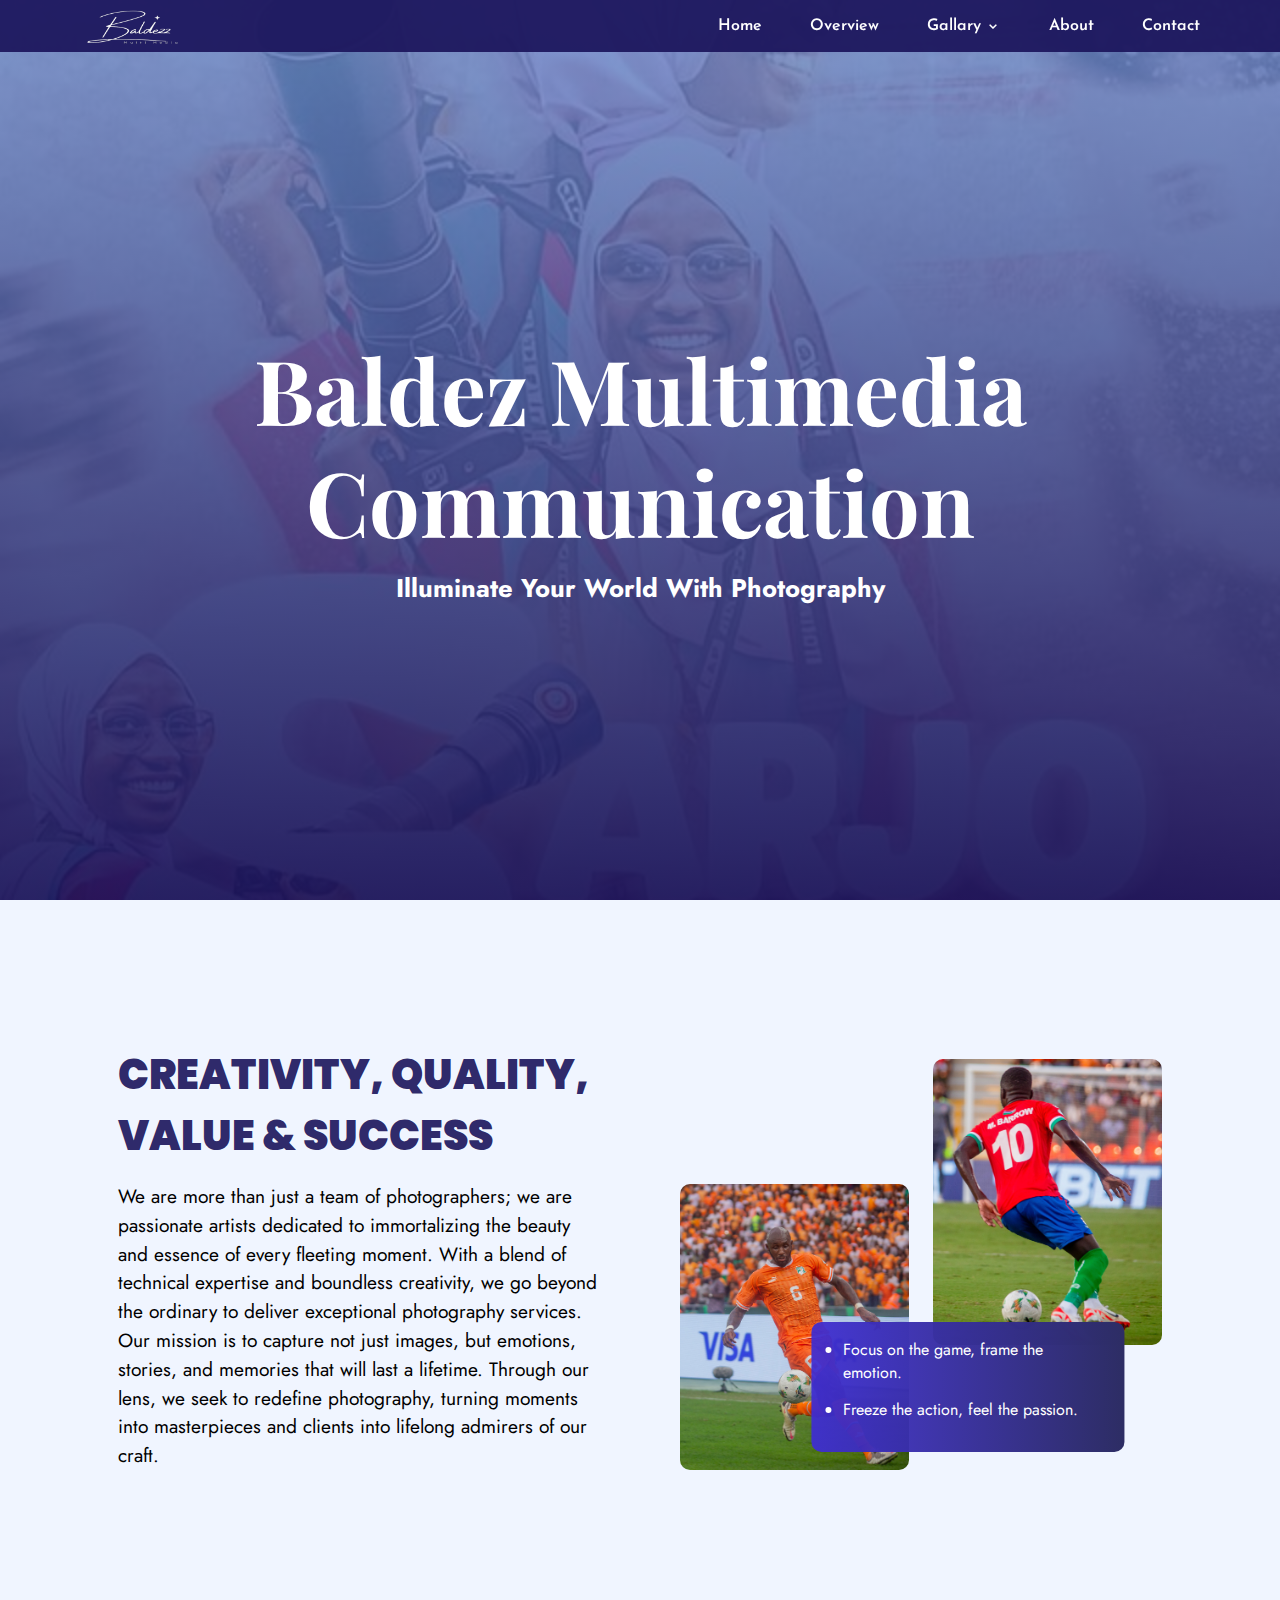
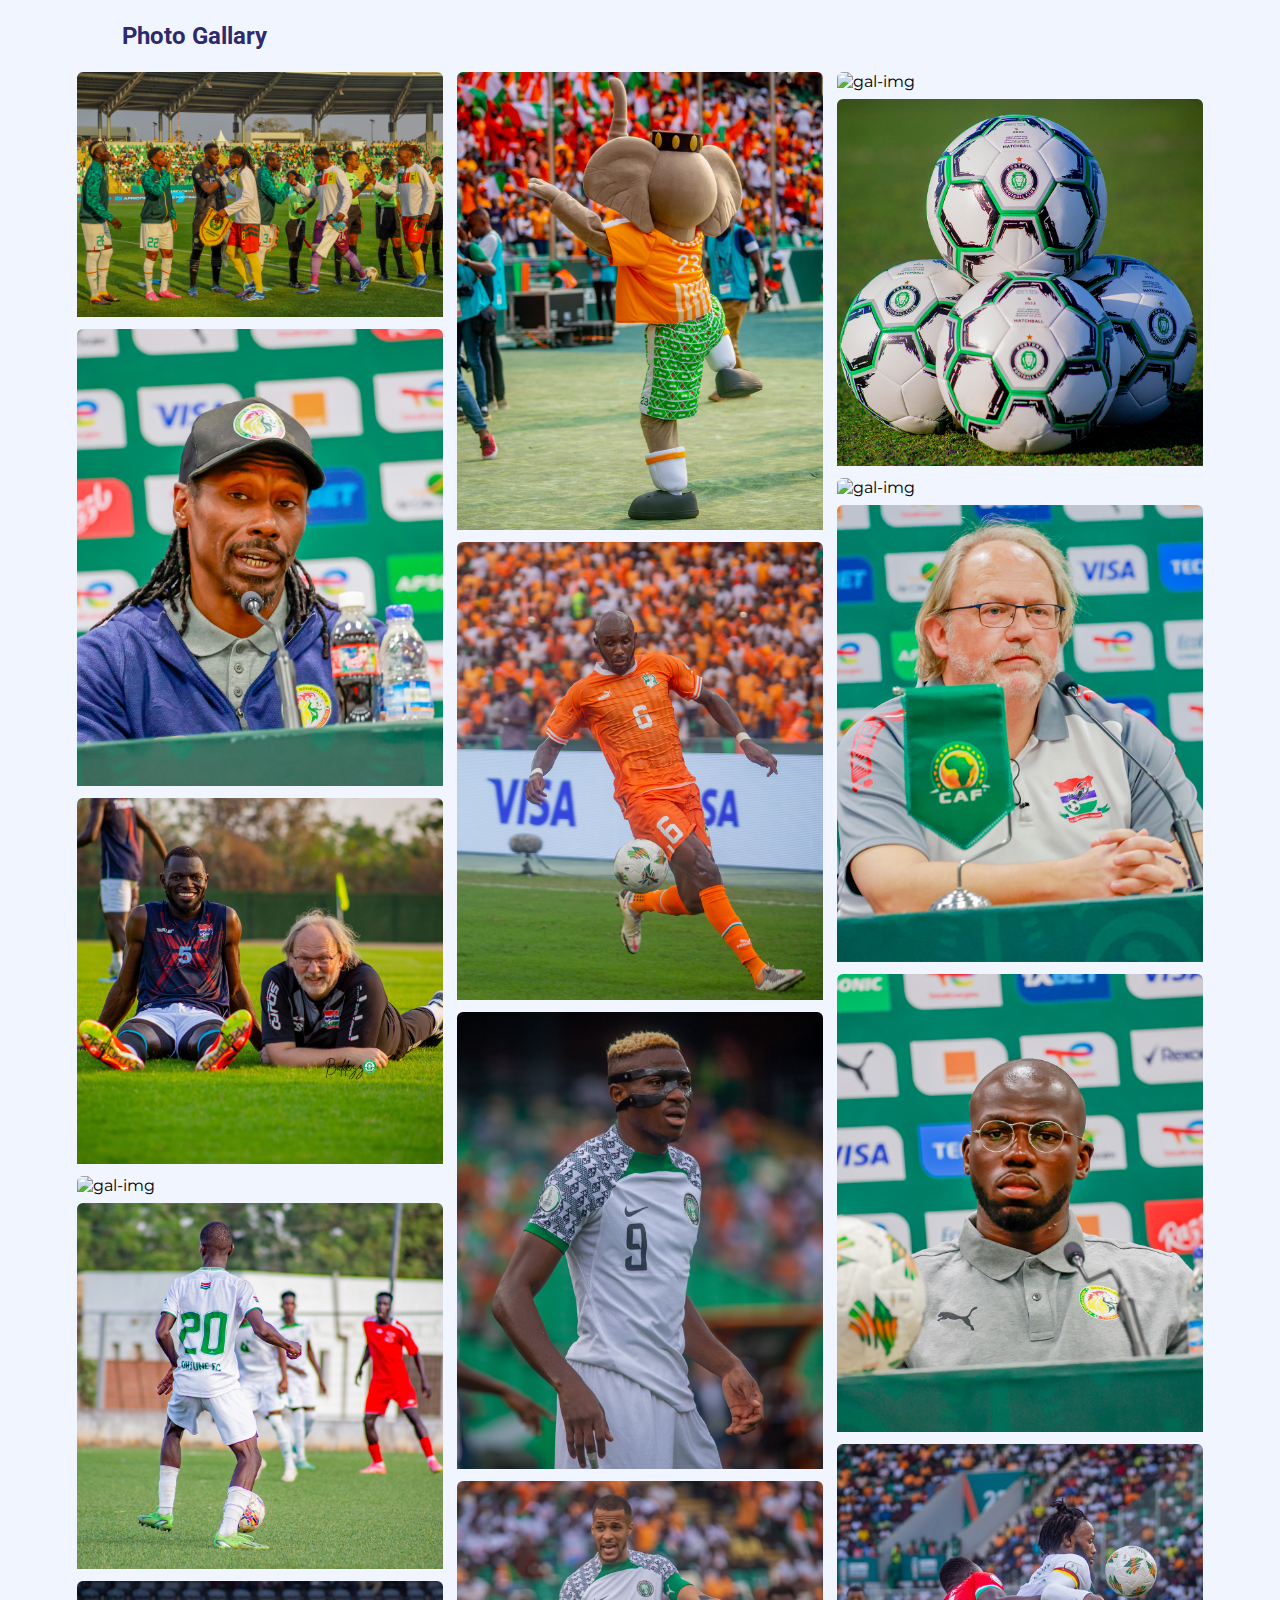
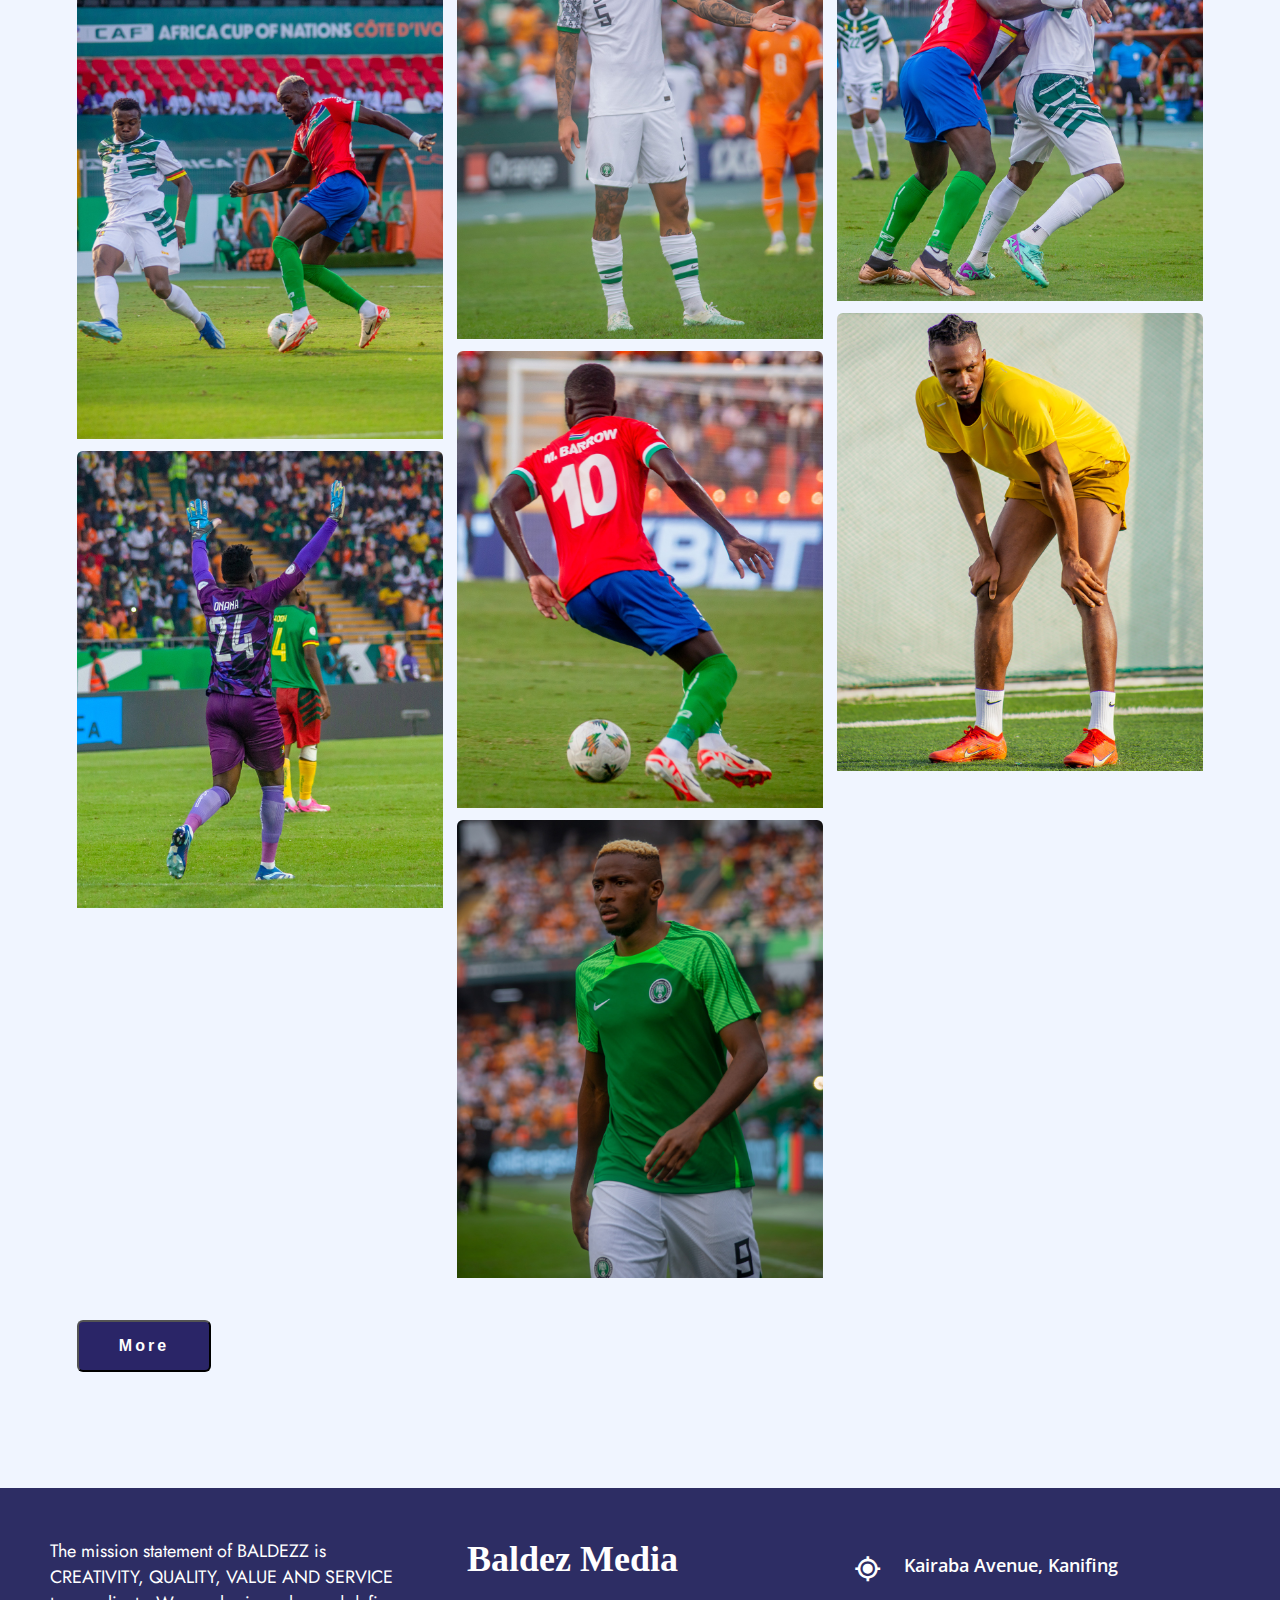
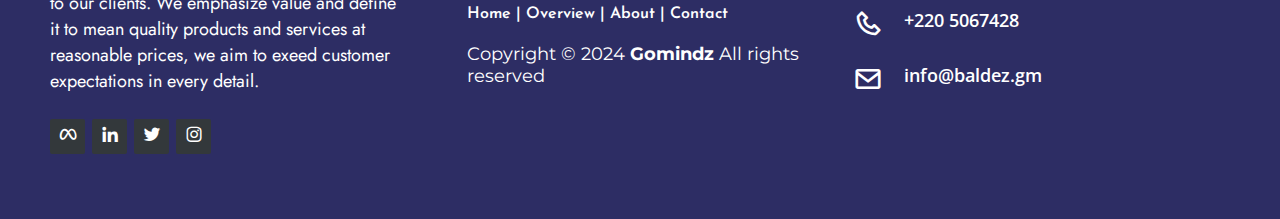
==== index.html @ 02a0fa68 "add files" ====
<!DOCTYPE html>
<html lang="en">
<head>
    <meta charset="UTF-8">
    <meta name="viewport" content="width=device-width, initial-scale=1.0">
    <title>Baldez Media</title>
    <!-- custom css -->
    <link rel="stylesheet" href="./css/style.css">
    
    <!-- =====================================Box Icons============================= -->
    <link rel="stylesheet" href="https://cdn.jsdelivr.net/npm/boxicons@latest/css/boxicons.min.css">
</head>
<body>
    
    <!-- NAVBAR SECTION -->
    <header class="header">
        <nav class="nav container">
           <div class="nav__data">
              <a href="#" class="nav__logo">
                 <img src="./images/crop.png" alt="logo" width="30%">
              </a>
              
              <div class="nav__toggle" id="nav-toggle">
                 <!-- <i class="ri-menu-line nav__burger"></i> -->
                 <i class='bx bx-menu nav__burger'></i>
                 <i class='bx bx-x nav__close'></i>
                 <!-- <i class="ri-close-line nav__close"></i> -->
              </div>
           </div>

           <!--=============== NAV MENU ===============-->
           <div class="nav__menu" id="nav-menu">
              <ul class="nav__list">
                 <li><a href="#home" class="nav__link">Home</a></li>

                 <li><a href="#overview" class="nav__link">Overview</a></li>

                 <!--=============== DROPDOWN 1 ===============-->
                 <li class="dropdown__item">
                    <div class="nav__link">
                       Gallary <i class='bx bx-chevron-down'></i> 
                    </div>

                    <ul class="dropdown__menu">
                       <li>
                          <a href="#gallary" class="dropdown__link">
                             <i class="ri-pie-chart-line"></i> All
                          </a>                          
                       </li>

                       <li>
                          <a href="#" class="dropdown__link">
                             <i class="ri-arrow-up-down-line"></i> Afcon
                          </a>
                       </li>
                       <li>
                          <a href="#" class="dropdown__link">
                             <i class="ri-arrow-up-down-line"></i> Division
                          </a>
                       </li>

                       <!--=============== DROPDOWN SUBMENU ===============-->
                       <!-- <li class="dropdown__subitem">
                          <div class="dropdown__link">
                             <i class="ri-bar-chart-line"></i> More <i class='bx bx-plus'></i>
                          </div>

                          <ul class="dropdown__submenu">
                             <li>
                                <a href="#" class="dropdown__sublink">
                                   <i class="ri-file-list-line"></i> FIFA
                                </a>
                             </li>
     
                             <li>
                                <a href="#" class="dropdown__sublink">
                                   <i class="ri-cash-line"></i> CHAMPIONS
                                </a>
                             </li>
     
                             <li>
                                <a href="#" class="dropdown__sublink">
                                   <i class="ri-refund-2-line"></i> LALIGA
                                </a>
                             </li>
                          </ul>
                       </li> -->
                    </ul>
                 </li>

                 <!--=============== DROPDOWN 2 ===============-->
                 <!-- <li class="dropdown__item">
                    <div class="nav__link">
                       About <i class='bx bx-chevron-down'></i>
                    </div>

                    <ul class="dropdown__menu">
                       <li>
                          <a href="#" class="dropdown__link">
                             <i class="ri-user-line"></i> Profiles
                          </a>                          
                       </li>

                       <li>
                          <a href="#" class="dropdown__link">
                             <i class="ri-lock-line"></i> Accounts
                          </a>
                       </li>

                       <li>
                          <a href="#" class="dropdown__link">
                             <i class="ri-message-3-line"></i> Messages
                          </a>
                       </li>
                    </ul> 

                 </li> -->

                 <li><a href="#" class="nav__link">About</a></li>
                 <li><a href="#" class="nav__link">Contact</a></li>
              </ul>
           </div>
        </nav>
     </header>

    <!-- HOME SECTION -->
    <section class="section" id="home">
        <div class="home-content home-dev">
            <div class="home-text ">
                <h1>Baldez Multimedia Communication</h1>
                <h4>Illuminate Your World With Photography</h4>
            </div>
        </div>
    </section>

    <!-- OVERVIEW SECTION -->
    <section class="section d overview" id="overview">
        <div class="overview-row">
            <div class="overview-content">
                <h2>Creativity, Quality, Value & Success</h2>
                <P>
                    We are more than just a team of photographers; we are passionate artists 
                    dedicated to immortalizing the beauty and essence of every fleeting moment. 
                    With a blend of technical expertise and boundless creativity, we go beyond 
                    the ordinary to deliver exceptional photography services. Our mission is to 
                    capture not just images, but emotions, stories, and memories that will last a 
                    lifetime. Through our lens, we seek to redefine photography, turning moments into 
                    masterpieces and clients into lifelong admirers of our craft.
                </P>
            </div> 
            <div class="overview-img">
                <img src="./images/overview.jpg" alt="overview">
                <img src="./images/overview1.jpg" alt="overview1">
                <div class="overview-img-content">
                    <ul>
                        <li>Focus on the game, frame the emotion.</li>
                        <li>Freeze the action, feel the passion.</li> 
                    </ul>
                </div>
            </div>
        </div>
    </section>

    <!-- GALLARY SECTION -->
    <section class="section " id="gallary">
        <h2>Photo Gallary</h2>
        <div class="photo-gallary">
            <div class="gal-img">
                <div class="gal-img-photo">
                    <div class="gal-photo"><img src="./images/gallary/gal-img1.JPG" alt="gal-img" class="wide"></div>
                    <div class="gal-photo"><img src="./images/gallary/gal-img4.jpg" alt="gal-img" class="wide"></div>
                    <div class="gal-photo"><img src="./images/gallary/gal-img7.jpg" alt="gal-img" class="wide"></div>
                    <div class="gal-photo"><img src="./images/gallary/gal-img10.JPG" alt="gal-img" class="wide"></div>
                    <div class="gal-photo"><img src="./images/gallary/gal-img13.jpg" alt="gal-img" class="wide"></div>
                    <div class="gal-photo"><img src="./images/gallary/gal-img16.jpg" alt="gal-img" class="wide"></div>
                    <div class="gal-photo"><img src="./images/gallary/img6.jpg" alt="gal-img" class="wide"></div>
                </div>

                <div class="gal-img-photo">
                    <div class="gal-photo"><img src="./images/gallary/gal-img2.jpg" alt="gal-img" class="tall"></div>
                    <div class="gal-photo"><img src="./images/gallary/gal-img5.jpg" alt="gal-img" class="tall"></div>
                    <div class="gal-photo"><img src="./images/gallary/gal-img8.jpg" alt="gal-img" class="tall"></div>
                    <div class="gal-photo"><img src="./images/gallary/gal-img11.jpg" alt="gal-img" class="tall"></div>
                    <div class="gal-photo"><img src="./images/gallary/gal-img14.jpg" alt="gal-img" class="tall"></div>
                    <div class="gal-photo"><img src="./images/gallary/gal-img17.jpg" alt="gal-img" class="tall"></div>
                </div>

                <div class="gal-img-photo">
                    <div class="gal-photo"><img src="./images/gallary/gal-img3.jpg" alt="gal-img" class="big"></div>
                    <div class="gal-photo"><img src="./images/gallary/gal-img6.jpg" alt="gal-img" class="big"></div>
                    <div class="gal-photo"><img src="./images/gallary/gal-img9.jpg" alt="gal-img" class="big"></div>
                    <div class="gal-photo"><img src="./images/gallary/gal-img12.jpg" alt="gal-img" class="big"></div>
                    <div class="gal-photo"><img src="./images/gallary/gal-img15.jpg" alt="gal-img" class="big"></div>
                    <div class="gal-photo"><img src="./images/gallary/gal-img18.jpg" alt="gal-img" class="big"></div>   
                    <div class="gal-photo"><img src="./images/gallary/img26.jpg" alt="gal-img" class="big"></div>   
                </div>
            </div> 
            <button class="btn"><a href="#">More</a></button>
        </div>
    </section>

    <!-- FOOTER SECTION -->
    <footer class="footer-distributed ">
        <div class="footer-right">
            <p class="footer-company-about">
                The mission statement of BALDEZZ is CREATIVITY, QUALITY, VALUE AND SERVICE to our clients. 
                We emphasize value and define it to mean quality products and services at reasonable prices, 
                we aim to exeed customer expectations in every detail.
            </p>
            <div class="footer-icons">
                <a href="https://www.facebook.com/profile.php?id=100054567394335"><i class='bx bxl-meta'></i></a>
                <a href="https://www.linkedin.com/company/67491091/admin/feed/posts/"><i class='bx bxl-linkedin'></i></a>
                <a href="https://twitter.com/Gomindz_Inc"><i class='bx bxl-twitter' ></i></a>
                <a href="https://www.instagram.com/p/C3AVB6BtBMx/?igsh=bHU5NmQzaG83cG96"><i class='bx bxl-instagram'></i></a>
            </div>
        </div>
        <div class="footer-left">
            <h3>Baldez Media</h3>
            <p class="footer-links">
                <a href="#home">Home</a>
                |
                <a href="#overview">Overview</a>
                |
                <a href="about.html">About</a>
                |
                <a href="contact.html">Contact</a>
            </p>
            <p class="footer-company-name">Copyright © 2024 
                <strong>Gomindz</strong> All rights reserved
            </p>
        </div>
        <div class="footer-center">
            <div>
                <i class='bx bx-current-location'></i>
                <p><span>Kairaba Avenue, </span>Kanifing</p>
            </div>
            <div>
                <i class='bx bx-phone'></i>
                <p>+220 5067428</p>
            </div>
            <div>
                <i class='bx bx-envelope'></i>
                <p><a href="#">info@baldez.gm</a></p>
            </div>
        </div>
    </footer> 

    <!-- custom js -->
    <script src="./js/script.js"></script>

    <!-- boxicons -->
    <script src="https://unpkg.com/boxicons@2.1.4/dist/boxicons.js"></script>
    <!-- ionicons -->
    <script src="https://unpkg.com/ionicons@4.5.10-0/dist/ionicons.js"></script> 
    <!-- ===============Bootsrap Js================= -->
    <!-- <script src="https://cdn.jsdelivr.net/npm/bootstrap@5.3.2/dist/js/bootstrap.bundle.min.js"></script> -->
</body>
</html>
---- css/style.css ----
@import url('https://fonts.googleapis.com/css2?family=Josefin+Sans:ital,wght@0,100..700;1,100..700&family=Jost:ital,wght@0,100..900;1,100..900&family=Open+Sans:ital,wght@0,300..800;1,300..800&family=Poppins:ital,wght@0,100;0,200;0,300;0,400;0,500;0,600;0,700;0,800;0,900;1,100;1,200;1,300;1,400;1,500;1,600;1,700;1,800;1,900&family=Roboto:ital,wght@0,100;0,300;0,400;0,500;0,700;0,900;1,100;1,300;1,400;1,500;1,700;1,900&display=swap');
@import url('https://fonts.googleapis.com/css2?family=Playfair+Display:ital,wght@0,400..900;1,400..900&display=swap');
@import url("https://fonts.googleapis.com/css2?family=Montserrat:wght@400;600&display=swap");
*{
    margin: 0;
    padding: 0;
    box-sizing: border-box;
}
html{
    scroll-behavior: smooth;
    background-color: #fff !important;
}
:root{
    /* Team font-family */
    --nav-bar: "Josefin Sans", sans-serif;
    --header-font: "Playfair Display", serif;
    --home-heading: "Poppins", sans-serif;
    --main-heading: "Roboto", sans-serif;
    --sub-heading: "Open Sans", sans-serif;
    --paragraph: "Jost", sans-serif;
    /*.5rem = 8px | 1rem = 16px ...*/
    --body-font: "Montserrat", sans-serif;
    --normal-font-size: .938rem;

    --transition: all 0.5s ease-in-out: 

    --header-height: 3.5rem;

    /*========== Colors ==========*/
    /*Color mode HSL(hue, saturation, lightness)*/
    --black-color: hsl(220, 24%, 12%);
    --black-color-light: hsl(220, 24%, 15%);
    --black-color-lighten: hsl(220, 20%, 18%);
    --white-color: #fff;
    --body-color: hsl(220, 100%, 97%);
  
    /*========== Font weight ==========*/
    --font-regular: 400;
    --font-semi-bold: 600;
  
    /*========== z index ==========*/
    --z-tooltip: 10;
    --z-fixed: 100;
}
ul{
    list-style: none;
}
a{
    text-decoration: none;
}

/* HEADER SECTION */
.section{
    padding: 4.5rem 0 2rem;
}
.section-height{
    height: 100vh;
}

/*=============== VARIABLES CSS ===============*/

/*========== Responsive typography ==========*/
@media screen and (min-width: 1024px) {
  :root {
    --normal-font-size: 1rem;
  }
}

body {
  font-family: var(--body-font);
  font-size: var(--normal-font-size);
  background-color: var(--body-color);
}


/*=============== REUSABLE CSS CLASSES ===============*/
.container {
  max-width: 1120px;
  margin-inline: 1.5rem;
}

/*=============== HEADER ===============*/
.header {
  position: fixed;
  top: 0;
  left: 0;
  width: 100%;
  background: rgba(28, 21, 92, 0.932);
  /* box-shadow: 0 2px 16px hsla(220, 32%, 8%, .3); */
  z-index: var(--z-fixed);
}

/*=============== NAV ===============*/
.nav {
  height: 2.8rem;
}

.nav__logo, 
.nav__burger, 
.nav__close {
  color: var(--white-color);
}

.nav__data {
  height: 100%;
  display: flex;
  justify-content: space-between;
  align-items: center;
}

.nav__logo {
  display: inline-flex;
  align-items: center;
  column-gap: .25rem;
}

.nav__toggle {
  position: relative;
  width: 32px;
  height: 32px;
}

.nav__burger, 
.nav__close {
  position: absolute;
  width: max-content;
  height: max-content;
  inset: 0;
  margin: auto;
  font-size: 1.25rem;
  cursor: pointer;
  transition: opacity .1s, transform .4s;
}

.nav__close {
  opacity: 0;
}

/* Navigation for mobile devices */
@media screen and (max-width: 1118px) {
  .nav__menu {
    position: absolute;
    left: 0;
    top: 2.5rem;
    width: 100%;
    height: calc(100vh - 3.5rem);
    overflow: auto;
    pointer-events: none;
    opacity: 0;
    transition: top .4s, opacity .3s;
  }
  .nav__menu::-webkit-scrollbar {
    width: 0;
  }
  .nav__list {
    background-color: rgba(28, 21, 92, 0.932);
    padding-top: 1rem;
  }
}

.nav__link {
  font-family: var(--nav-bar);
  color: var(--white-color);
  font-weight: var(--font-semi-bold);
  padding: 1.25rem 1.5rem;
  display: flex;
  justify-content: space-between;
  align-items: center;
  transition: background-color .3s;
}

.nav__link:hover {
  background-color: rgba(28, 21, 92, 0.932);
  transform: scale(.9);
}

/* Show menu */
.show-menu {
  opacity: 1;
  top: 2.7rem;
  pointer-events: initial;
}

/* Show icon */
.show-icon .nav__burger {
  opacity: 0;
  transform: rotate(90deg);
}
.show-icon .nav__close {
  opacity: 1;
  transform: rotate(90deg);
}

/*=============== DROPDOWN ===============*/
.dropdown__item {
  cursor: pointer;
}

.dropdown__arrow {
  font-size: 1.25rem;
  font-weight: initial;
  transition: transform .4s;
}

.dropdown__link, 
.dropdown__sublink {
  padding: 1.25rem 1.25rem 1.25rem 2.5rem;
  color: var(--white-color);
  background-color: rgba(28, 21, 92, 0.932);
  display: flex;
  align-items: center;
  /* column-gap: .5rem; */
  font-weight: var(--font-semi-bold);
  transition: background-color .3s;
}

.dropdown__link i, 
.dropdown__sublink i {
  font-size: 1.25rem;
  font-weight: initial;
}

.dropdown__link:hover, 
.dropdown__sublink:hover {
  background-color: var(--black-color);
}

.dropdown__menu, 
.dropdown__submenu {
  max-height: 0;
  overflow: hidden;
  transition: max-height .4s ease-out;
}

/* Show dropdown menu & submenu */
.dropdown__item:hover .dropdown__menu, 
.dropdown__subitem:hover > .dropdown__submenu {
  max-height: 1000px;
  transition: max-height .4s ease-in;
}

/* Rotate dropdown icon */
.dropdown__item:hover .dropdown__arrow {
  transform: rotate(180deg);
}

/*=============== DROPDOWN SUBMENU ===============*/
.dropdown__add {
  margin-left: auto;
}

.dropdown__sublink {
  background-color: var(--black-color-lighten);
}

/*=============== BREAKPOINTS ===============*/
/* For small devices */
@media screen and (max-width: 340px) {
  .container {
    margin-inline: 1rem;
  }

  .nav__link {
    padding-inline: 1rem;
  }
}

/* For large devices */
@media screen and (min-width: 1118px) {
  .container {
    margin-inline: auto;
  }

  .nav {
    height: calc(var(--header-height) + 2rem);
    display: flex;
    justify-content: space-between;
  }
  .nav__toggle {
    display: none;
  }
  .nav__list {
    height: 100%;
    display: flex;
    column-gap: 3rem;
  }
  .nav__link {
    height: 100%;
    padding: 0;
    justify-content: initial;
    column-gap: .25rem;
  }
  .nav__link:hover {
    background-color: transparent;
  }

  .dropdown__item, 
  .dropdown__subitem {
    position: relative;
  }

  .dropdown__menu, 
  .dropdown__submenu {
    max-height: initial;
    overflow: initial;
    position: absolute;
    left: 0;
    top: 6rem;
    opacity: 0;
    pointer-events: none;
    transition: opacity .3s, top .3s;
  }

  .dropdown__link, 
  .dropdown__sublink {
    padding-inline: 1rem 3.5rem;
  }

  .dropdown__subitem .dropdown__link {
    padding-inline: 1rem;
  }

  .dropdown__submenu {
    position: absolute;
    left: 100%;
    top: .5rem;
  }

  /* Show dropdown menu */
  .dropdown__item:hover .dropdown__menu {
    opacity: 1;
    top: 3.2rem;
    pointer-events: initial;
    transition: top .3s;
  }

  /* Show dropdown submenu */
  .dropdown__subitem:hover > .dropdown__submenu {
    opacity: 1;
    top: 0;
    pointer-events: initial;
    transition: top .3s;
  }
}

/* HOME SECTION */
#home{
        max-width: 100%;
        overflow: hidden;
        background-image: linear-gradient(rgba(112, 143, 211, 0.8), rgba(28, 21, 92, 0.932)),
        url(../images/baldez.jpg);
        min-height: 100vh;
        background-position: center;
        background-size: cover;
        background-repeat: no-repeat;
        background-attachment: fixed;
        display: flex;
        flex-direction: column;
        justify-content: stretch;
}
#home .home-content{
    display: flex ;
    justify-content: center ;
    align-items: center ;
}
#home .home-content{
    flex: 1 ;
    flex-direction: column ;
    text-align: center ;
}
#home .home-content h1{
    font-family: var(--header-font);
    color: #fff;
    line-height: 1.25;
    font-weight: bold;
    font-size: 7vw;
    text-align: center !important;
    margin-bottom: .8rem;
}
#home .home-content h4{
    font-family: var(--paragraph);
    font-size: 2vw;
    color: #fff;
}
@media (max-width: 757px){
    #home{
        min-height: 65vh !important;
    }
}


/* OVERVIEW SECTION */
#overview{
    margin: 10% 8% 5%;
    padding: 1rem;
    display: grid; 
}
#overview .overview-row{
    display: grid;
    grid-template-columns: repeat(2, 1fr);
    gap: 5rem;
}
#overview .overview-content{
    display: flex;
    flex-direction: column;
    justify-content: center;
}
#overview .overview-content h2{
    font-family: var(--home-heading);
    text-transform: uppercase;
    font-size: 3.2vw;
    font-weight: 900;
    color: rgba(28, 21, 92, 0.932);
    margin-bottom: 1rem;
}
#overview .overview-content p{
    font-family: var(--paragraph);
    font-size: 1.2rem;
    line-height: 1.5;
}

#overview  .overview-img{
    position: relative;
    display: grid;
    grid-template-columns: repeat(2, 1fr);
    gap: 1.5rem;
    place-content: center;
}
#overview  .overview-img img{
    width: 100%;
    max-width: 350px;
    margin: auto;
    border-radius: 10px;
}
#overview  .overview-img img:nth-child(1){
    transform: translateY(70px);
}
#overview  .overview-img img:nth-child(2){
    transform: translateY(-55px);
}
#overview  .overview-img .overview-img-content{
    position: absolute;
    width: 65%;
    /* max-width: 350px; */
    left: 50%;
    top: 50%;
    transform: translate(-35%, 50%);
    background: linear-gradient(to right,  rgba(62, 45, 211, 0.932), rgb(45, 45, 100));
    color: #fff;
    padding: 1rem 2rem;
    border-radius: 10px;
}
#overview  .overview-img .overview-img-content li{ 
    font-family: var(--paragraph);
    margin-bottom: 0.9rem;
    list-style-type: disc;
}

@media (min-width: 2200px){
    #overview .overview-content p{
        font-size: 1.5rem;
    }
    #overview  .overview-img{
        gap: .1rem;
    }
    #overview  .overview-img img{
        width: 100%;
        max-width: 400px;
        margin: auto;
        border-radius: 10px;
    }
}
@media (min-width: 891px) and (max-width:1030px){
    #overview .overview-content h2{
        font-size: 2.8vw;
    }
    #overview .overview-content p{
        font-size: .9rem;
    }

    #overview  .overview-img{
        margin-bottom: 2rem;
    }

}

@media (max-width: 890px){
    #overview .overview-content h2{
        font-size: 3.8vw;
    }
    #overview .overview-content p{
        font-size: 1rem;
    }

    #overview .overview-row{
        grid-template-columns: repeat(1, 1fr);
        gap: 0;
    }
    #overview .overview-content{
        text-align: justify;
    }

    #overview  .overview-img{
        grid-area: 1/1/2/2;
        margin-bottom: 2rem;
    }
    #overview  .overview-img img{
        transform: translateY(0) !important;
    }
}

@media (max-width: 669px){
    #overview  .overview-img .overview-img-content{
        width: 75%;
        left: 30%;
        top:30%;
        transform: translate(-35%, 50%);
        padding: 1.2rem 2rem;
    }
}
@media (max-width: 534px){
    #overview .overview-content h2{
        margin-top: 1%;
        margin-bottom: 1%;
        font-size: 3.5vw;
    }
    #overview .overview-content p{
        font-size: .8rem;
    }
    #overview  .overview-img .overview-img-content{
        width: 100%;
        left: 30;
        top:20;
        transform: translate(-35%, 50%);
        padding: 1rem 1.5rem;
    }
    #overview  .overview-img .overview-img-content li{ 
        font-family: var(--paragraph);
        margin-bottom: 0.2rem;
        list-style-type: disc;
    }

}
@media (max-width: 391px){
    #overview  .overview-img .overview-img-content li{ 
        font-family: var(--paragraph);
        margin-bottom: 0.2rem;
        list-style-type: disc;
        font-size: 10px;
    } 
}
@media (max-width: 280px){
    #overview  .overview-img .overview-img-content{
        display: none;
    }
}



/* GALLARY SECTION */
#gallary{
    margin: 0 6%;
    min-height: 100vh !important;
    padding-bottom: 2%;
}
#gallary h2{
    display: block;
    font-family: var(--main-heading);
    color: rgba(28, 21, 92, 0.932);
    font-weight: bolder;
    padding-left: 4%;
    margin-bottom: 2%;
    /* background: rgba(28, 21, 92, 0.932); */
}
.photo-gallary .gal-img{
    display: flex;
    flex-direction: row;
    justify-content: space-between;
}
.photo-gallary .gal-img .gal-img-photo{
    display: flex;
    flex-direction: column;
    width: 32.5% !important;
    cursor: pointer;
}
.photo-gallary .gal-img .gal-img-photo .gal-photo img{
    width: 100%;
    padding-bottom: 8px;
    border-radius: 6px;
    transition: .3s;
}
.photo-gallary .btn{
    margin: 30px 0 70px 0;
    padding: 15px 40px;
    border-radius: 6px;
    background: rgba(28, 21, 92, 0.932);
}
.photo-gallary .btn a{
    color: #fff;
    font-size: 1.2em;
    text-decoration: none;
    font-weight: bolder;
    letter-spacing: 3px;
}

/* FOOTER SECTION */
.footer-distributed{
    background-color:rgb(45, 45, 100);
    text-align: left;
    padding: 50px 50px 60px 50px;
    margin-top: 20px;
  }
  .footer-distributed .footer-left, 
  .footer-distributed .footer-center,
  .footer-distributed .footer-right{
    display: inline-block;
    vertical-align: top;
  }
    .footer-distributed .footer-left{
        width: 36%;
        padding-left: 5%;
    }
        .footer-distributed .footer-left h3{
            color: #fff;
            font: normal 36px --main-heading;
            font-weight: bold;
            margin: 0;
        }
        .footer-distributed .footer-left .footer-links{
            color: #fff;
            font-family: var(--nav-bar);
            font-weight: 600;
            margin: 20px 0 15px;
        }
        .footer-distributed .footer-left .footer-links a{
            font-size: 16px;
            display: inline-block;
            line-height: 1.8;
            color: #fff;
        }
        .footer-distributed .footer-company-name{
            color: #fff;
            font-size: 18px;
            font-weight: normal;
            margin: 0;
        }
    
    .footer-distributed .footer-center{
        width: 30%;
    }
        .footer-distributed .footer-center .bx{
            /* background-color: #fff; */
            color: #fff;
            font-size: 30px;
            width: 33px;
            height: 35px;
            border: 50%;
            text-align: center;
            line-height: 42px;
            margin: 10px 15px;
            vertical-align: middle;
            cursor: pointer;
        }
        .footer-distributed .footer-center .bx:hover{
            color: rgb(45, 45, 143);
        }
        .footer-distributed .footer-center p{
            display: inline-block;
            vertical-align: middle;
            margin: 0;
            font-family: var(--sub-heading);
            color: #fff;
            font-size: 18px;
            font-weight: 600;
        }
        .footer-distributed .footer-center a{
            display: block;
            font-family: var(--sub-heading);
            color: #ffff;
            font-size: 18px;
            font-weight: 600;
            line-height: 2;
        }
    
    .footer-distributed .footer-right{
        width: 30%;
    }
        .footer-distributed .footer-company-about{
            line-height: 25     px;
            color: #fff;
            font-family: var(--paragraph);
            font-size: 18px;
            font-weight: normal;
            margin: 0;
        }
        .footer-distributed .footer-icons{
            margin-top: 25px;
        }
        .footer-distributed .footer-icons a{
            display: inline-block;
            width: 35px;
            height: 35px;
            cursor: pointer;
            background-color: #33383b;
            border-radius: 2px;
            font-size: 20px;
            color: #ffff;
            text-align: center;
            line-height: 35px;
            margin-right: 3px;
            margin-bottom: 5px;

        }

        .footer-distributed .footer-icons a:hover{
            color: rgb(76, 76, 236);
        }

    @media(max-width: 880px){
        .footer-distributed .footer-left, 
        .footer-distributed .footer-center,
        .footer-distributed .footer-right{
            display: block;
            width: 100%;
            margin-bottom: 40px;
            text-align: left;
        }
        .footer-distributed .footer-center i{
            margin-left: 0;
        }
    }
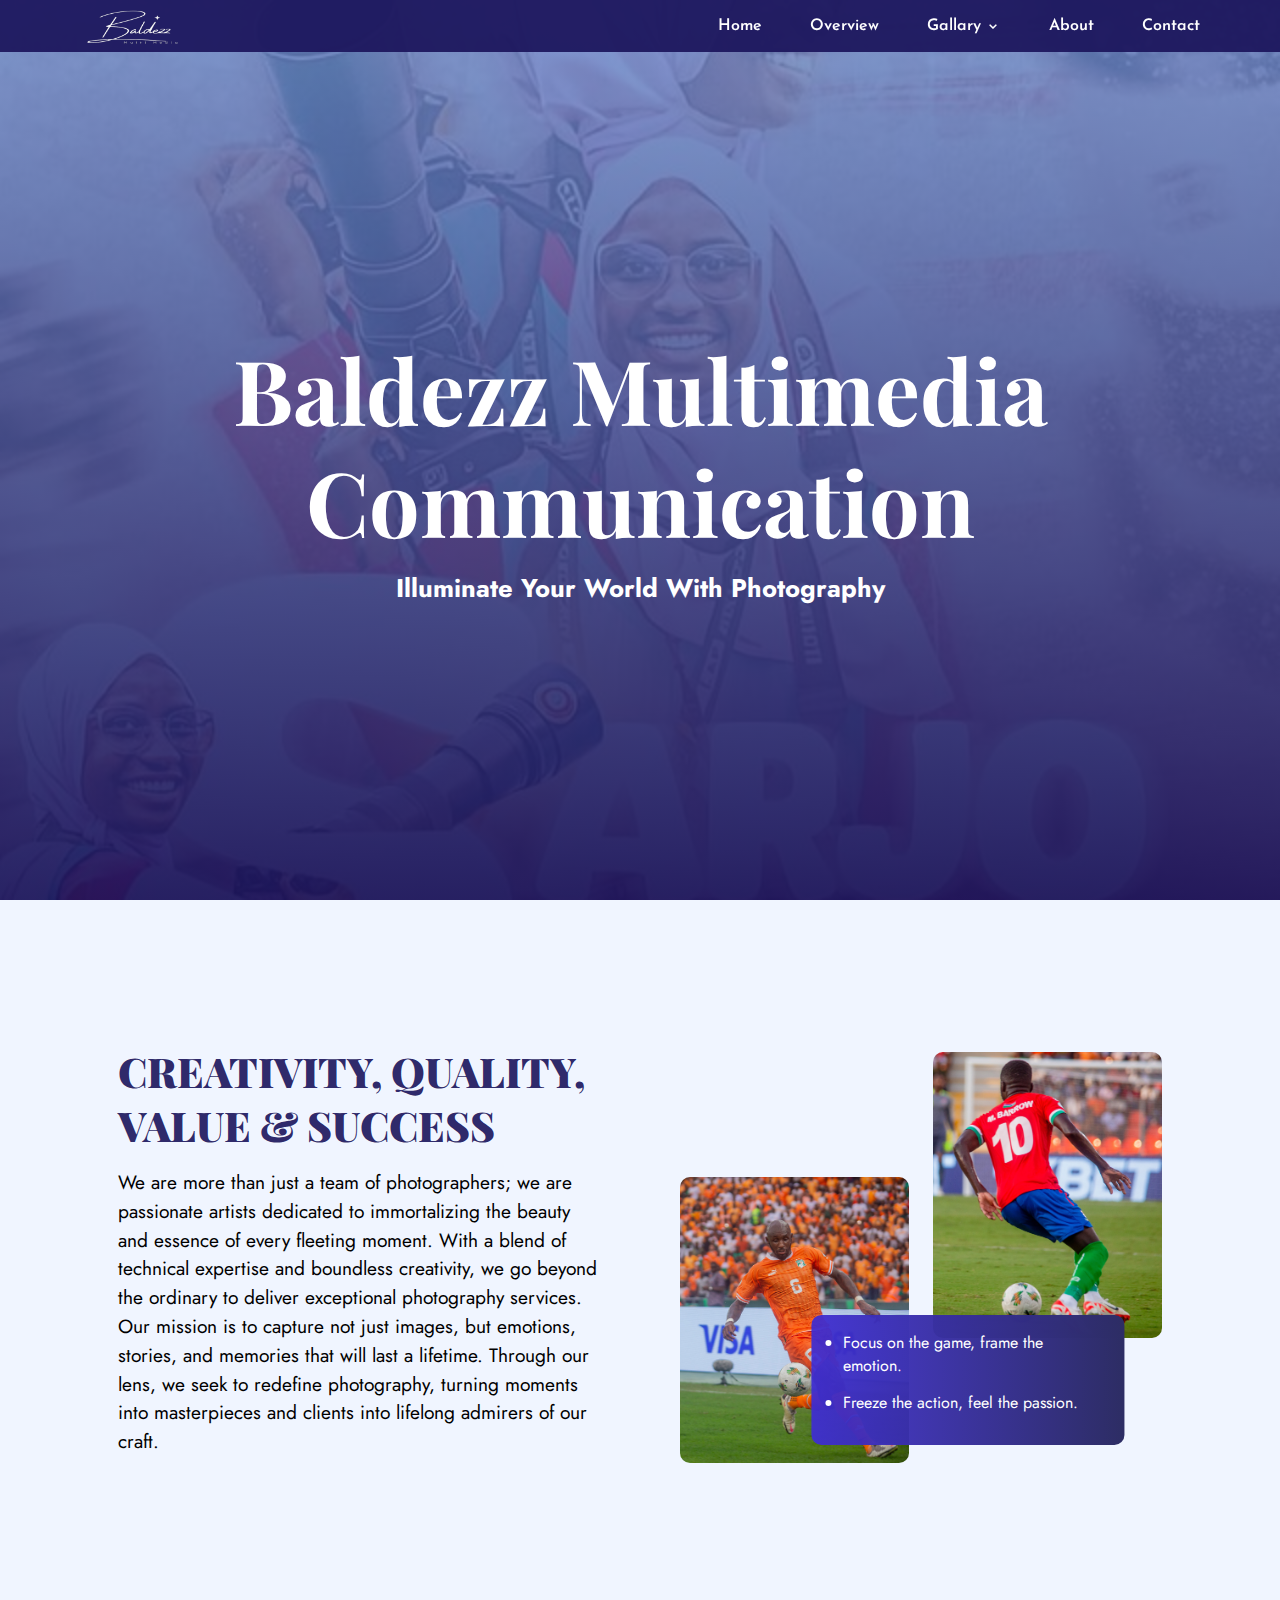
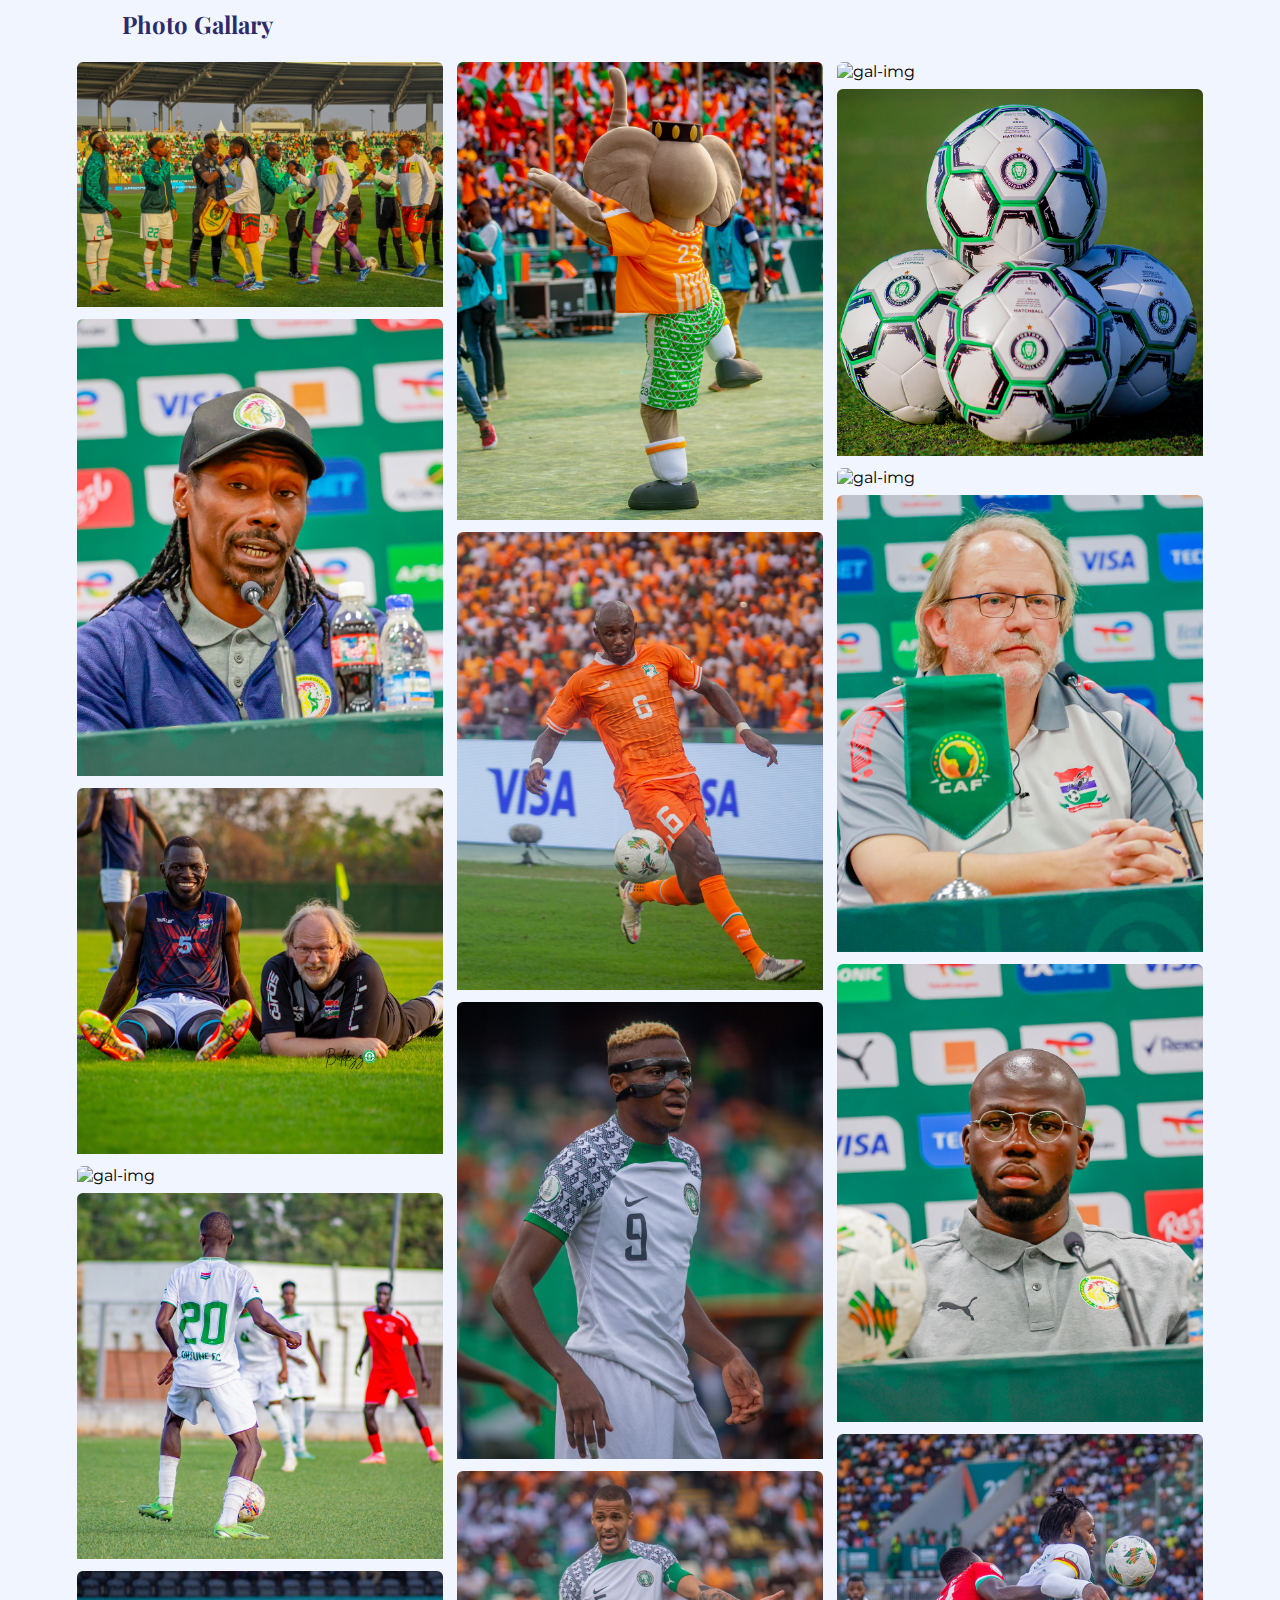
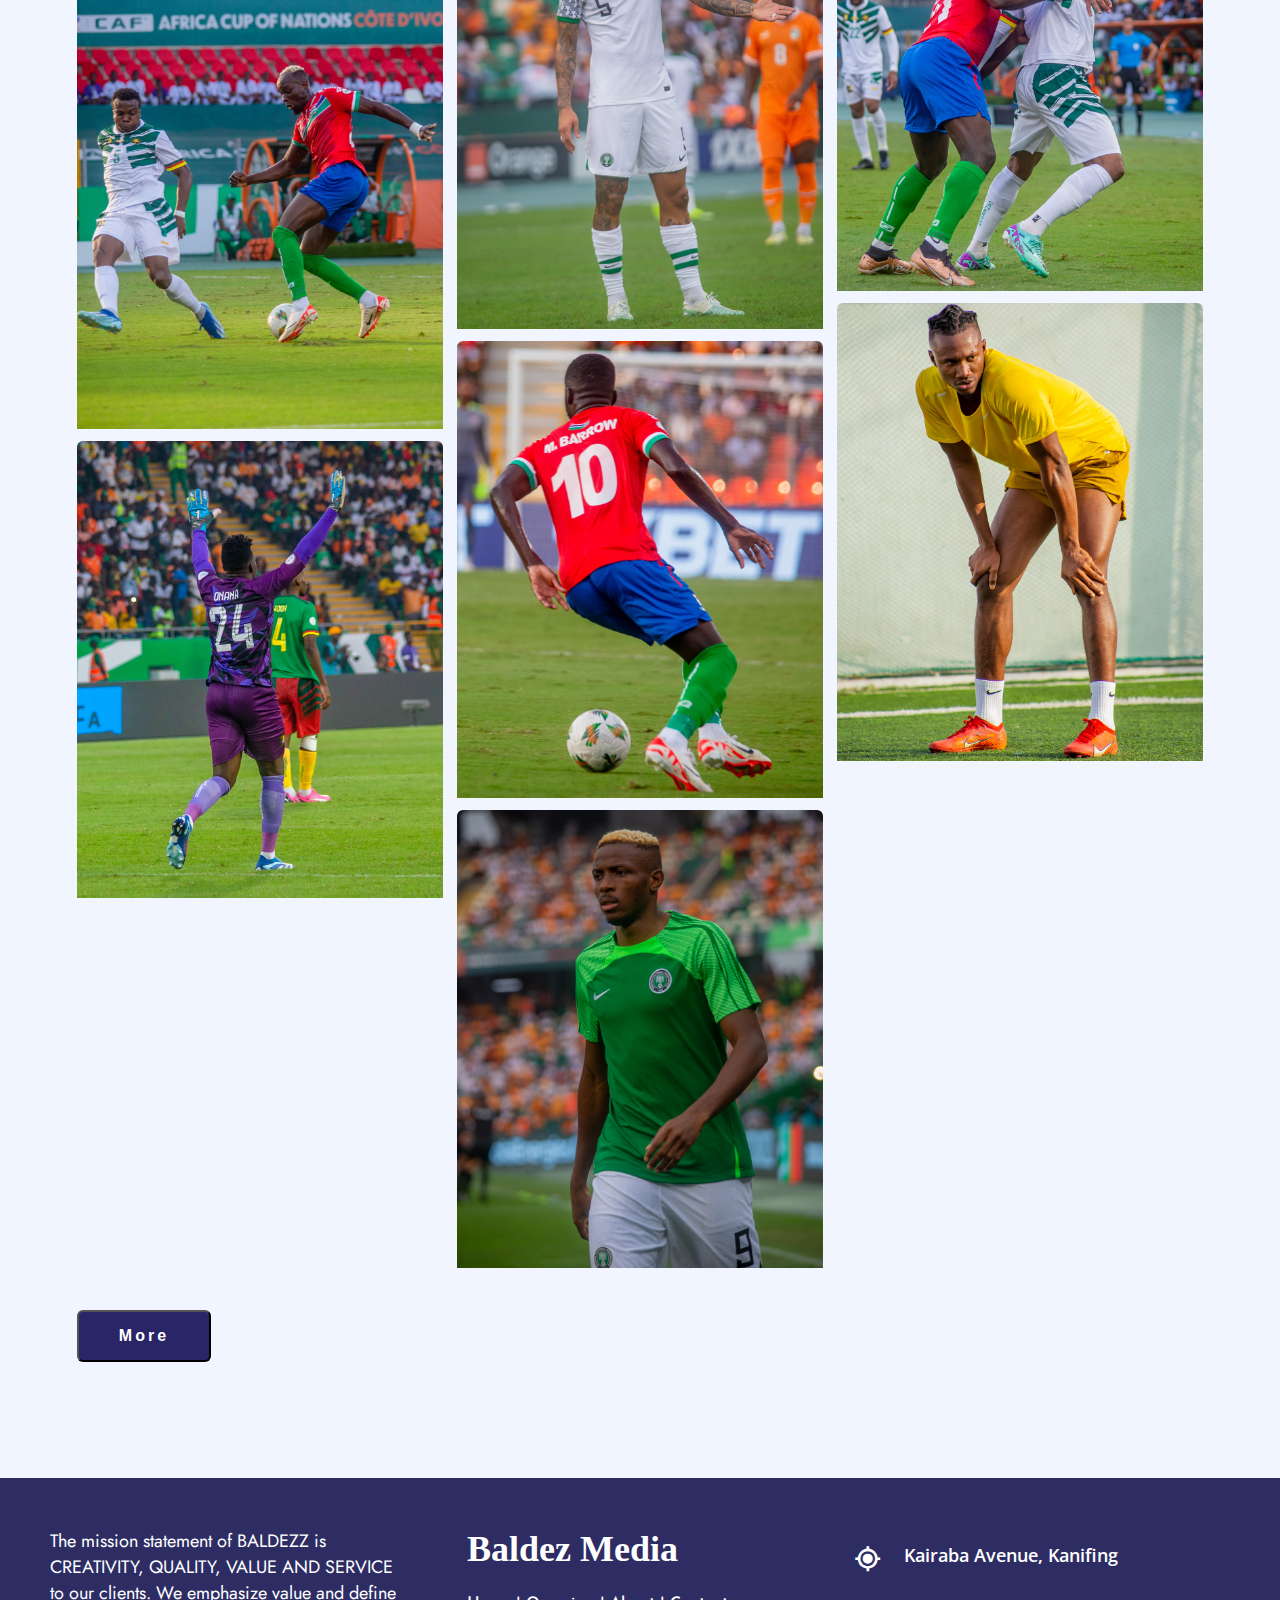
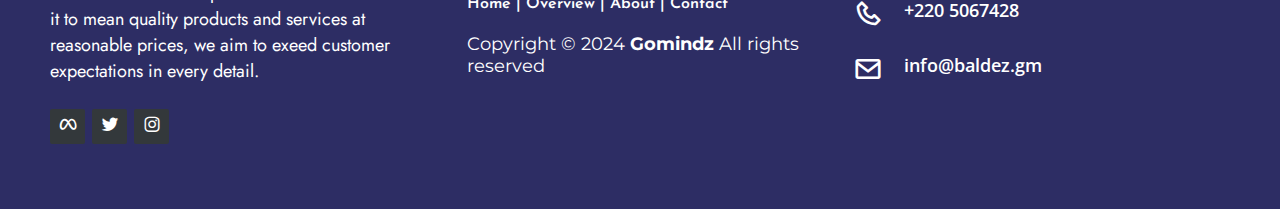
==== commit 14ce6daa: "change images arrangement and remove images that does not display also change the font type of headi" ====
--- a/index.html
+++ b/index.html
@@ -127,7 +127,7 @@
     <section class="section" id="home">
         <div class="home-content home-dev">
             <div class="home-text ">
-                <h1>Baldez Multimedia Communication</h1>
+                <h1>Baldezz Multimedia Communication</h1>
                 <h4>Illuminate Your World With Photography</h4>
             </div>
         </div>
@@ -209,9 +209,9 @@
             </p>
             <div class="footer-icons">
                 <a href="https://www.facebook.com/profile.php?id=100054567394335"><i class='bx bxl-meta'></i></a>
-                <a href="https://www.linkedin.com/company/67491091/admin/feed/posts/"><i class='bx bxl-linkedin'></i></a>
+                <!-- <a href="https://www.linkedin.com/company/67491091/admin/feed/posts/"><i class='bx bxl-linkedin'></i></a> -->
                 <a href="https://twitter.com/Gomindz_Inc"><i class='bx bxl-twitter' ></i></a>
-                <a href="https://www.instagram.com/p/C3AVB6BtBMx/?igsh=bHU5NmQzaG83cG96"><i class='bx bxl-instagram'></i></a>
+                <a href="https://www.instagram.com/baldez_multi_media/?igsh=MWNvdDJ2MjQ1MTI0Yg%3D%3D&utm_source=qr"><i class='bx bxl-instagram'></i></a>
             </div>
         </div>
         <div class="footer-left">
--- a/css/style.css
+++ b/css/style.css
@@ -406,7 +406,7 @@
     justify-content: center;
 }
 #overview .overview-content h2{
-    font-family: var(--home-heading);
+    font-family: var(--header-font);
     text-transform: uppercase;
     font-size: 3.2vw;
     font-weight: 900;
@@ -565,7 +565,7 @@
 }
 #gallary h2{
     display: block;
-    font-family: var(--main-heading);
+    font-family: var(--header-font);
     color: rgba(28, 21, 92, 0.932);
     font-weight: bolder;
     padding-left: 4%;
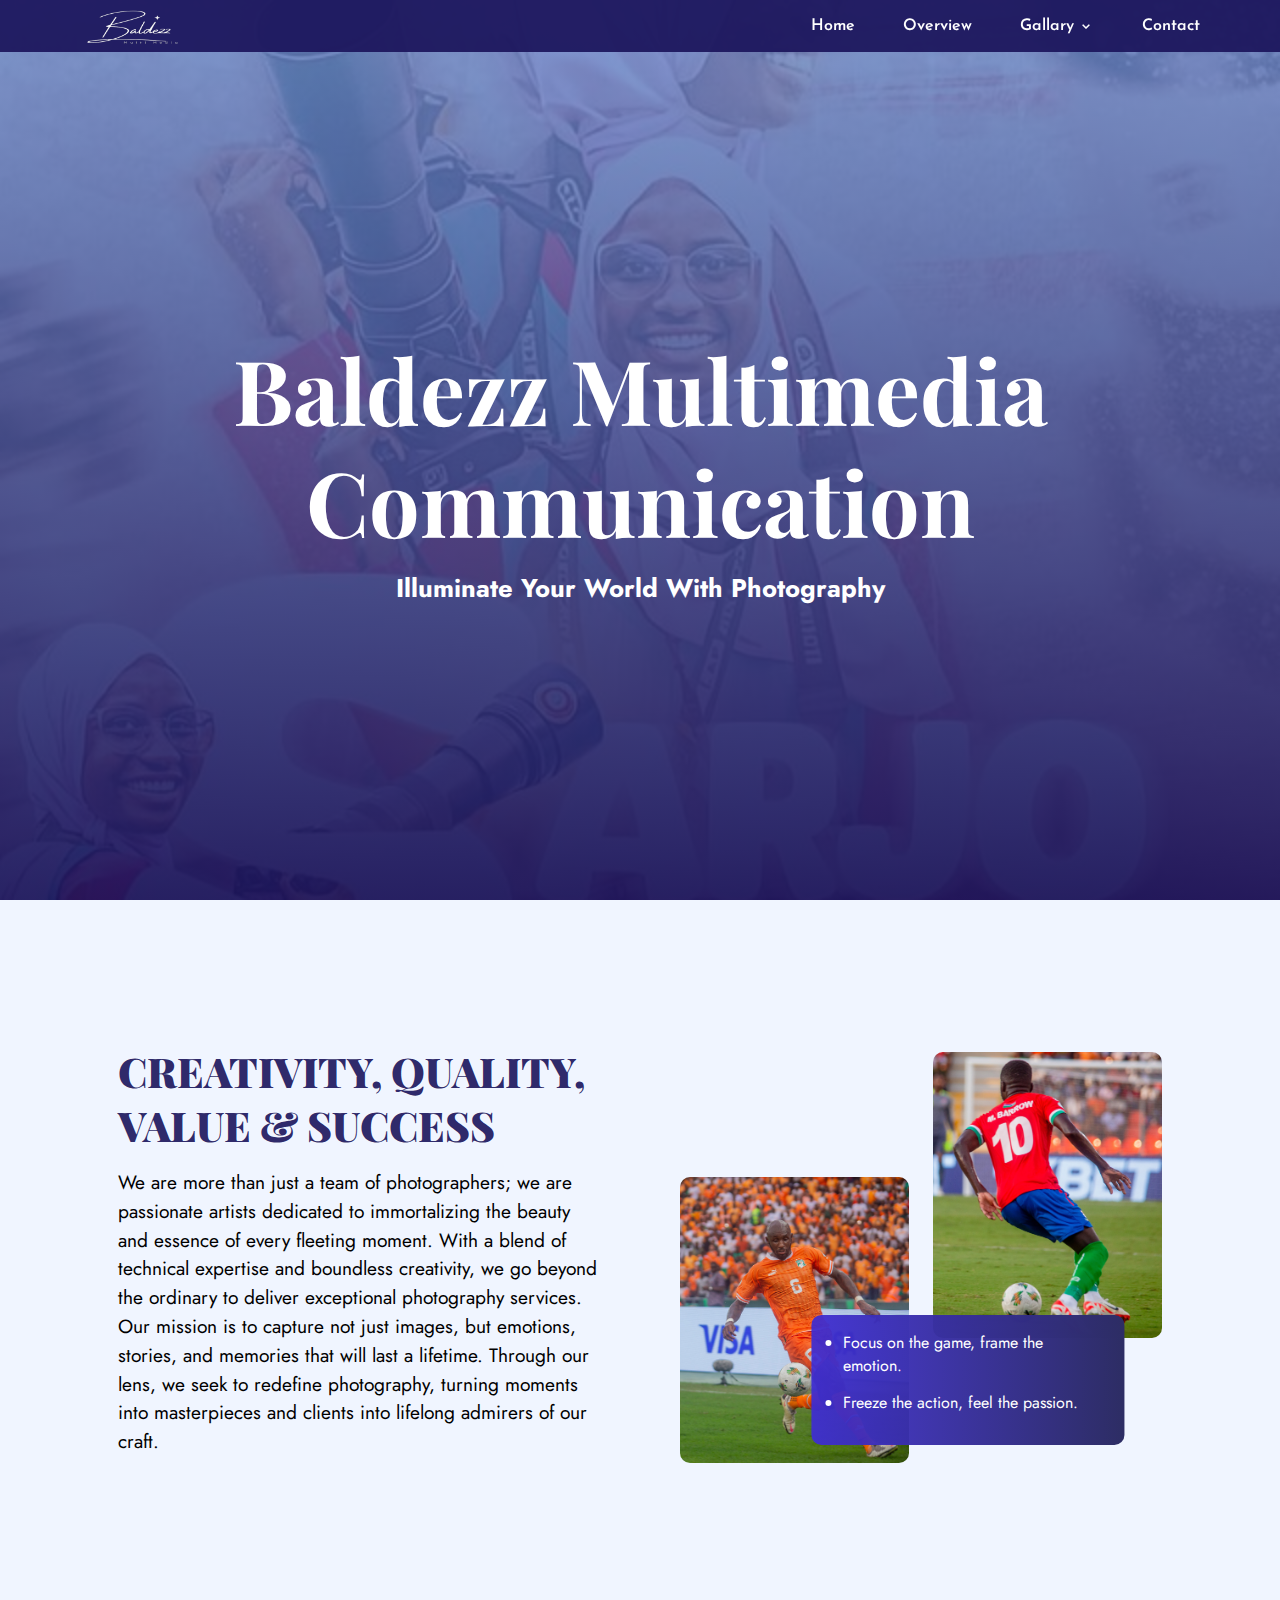
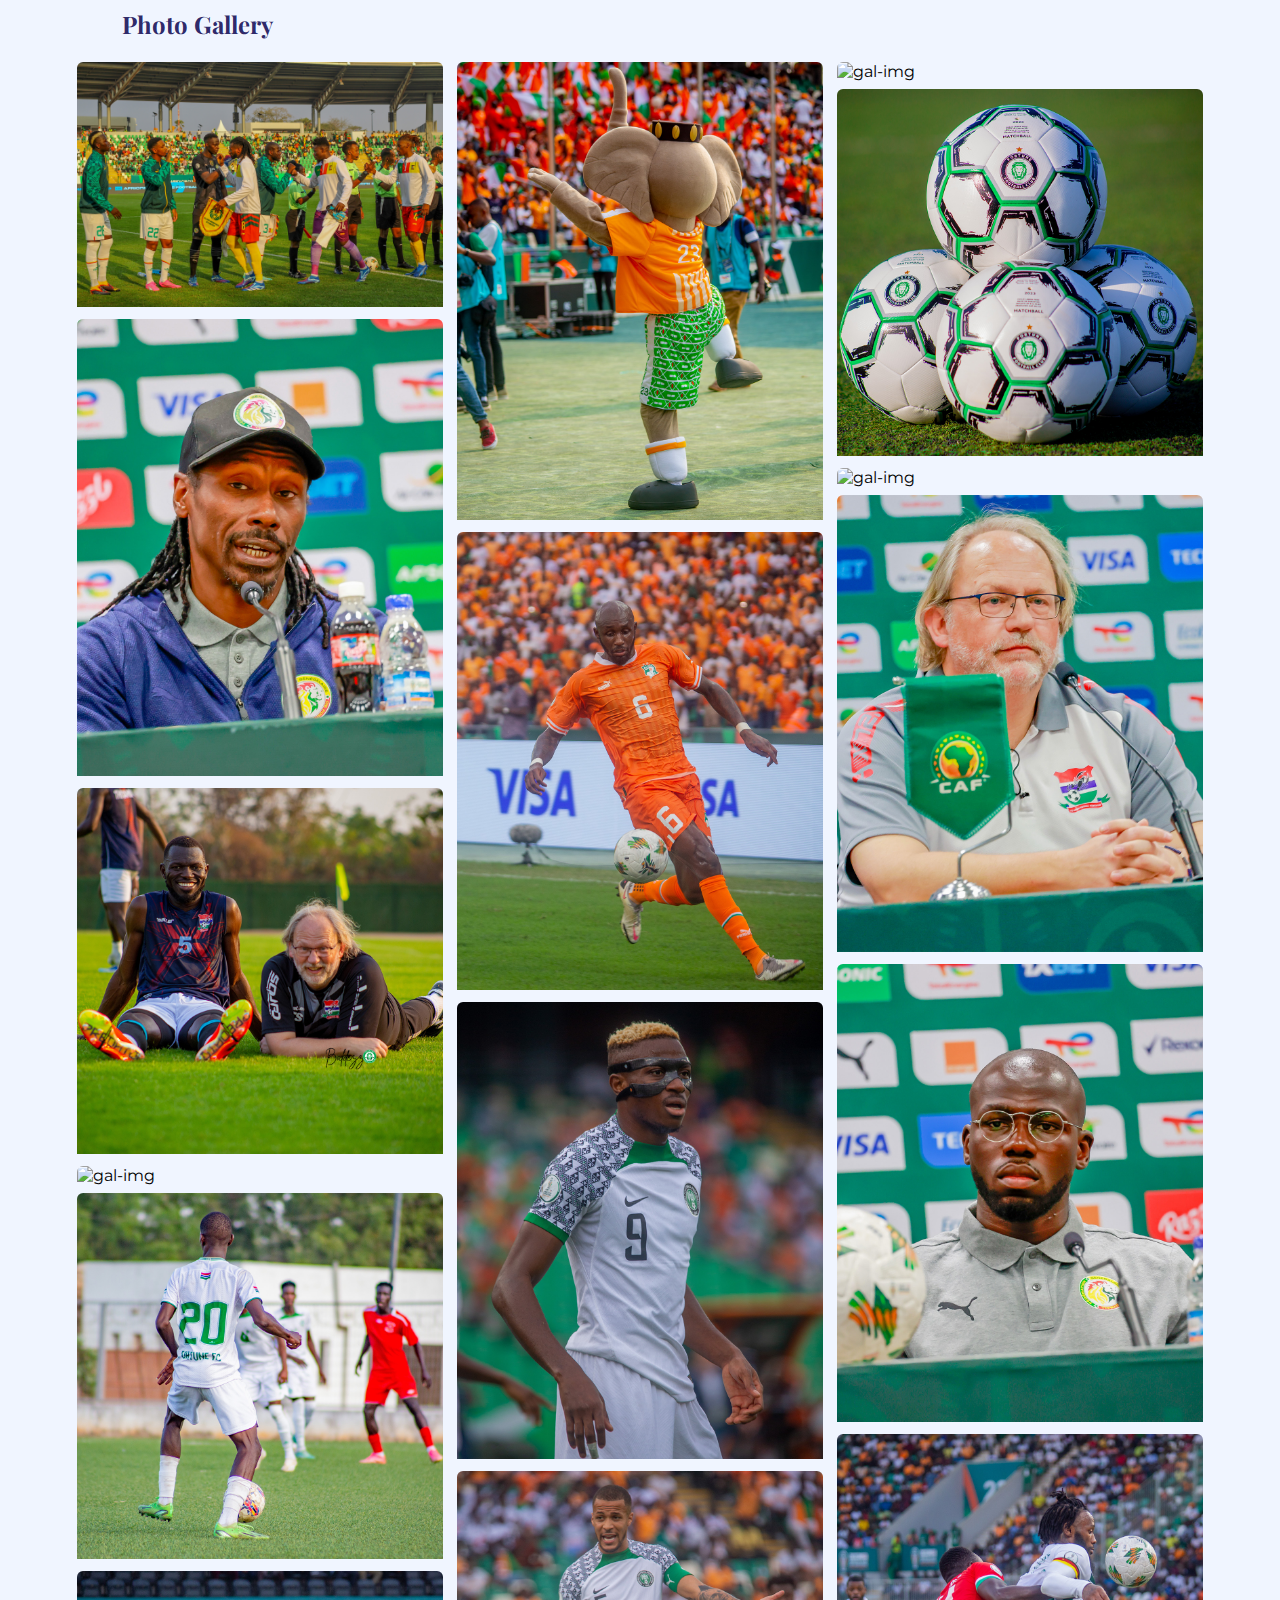
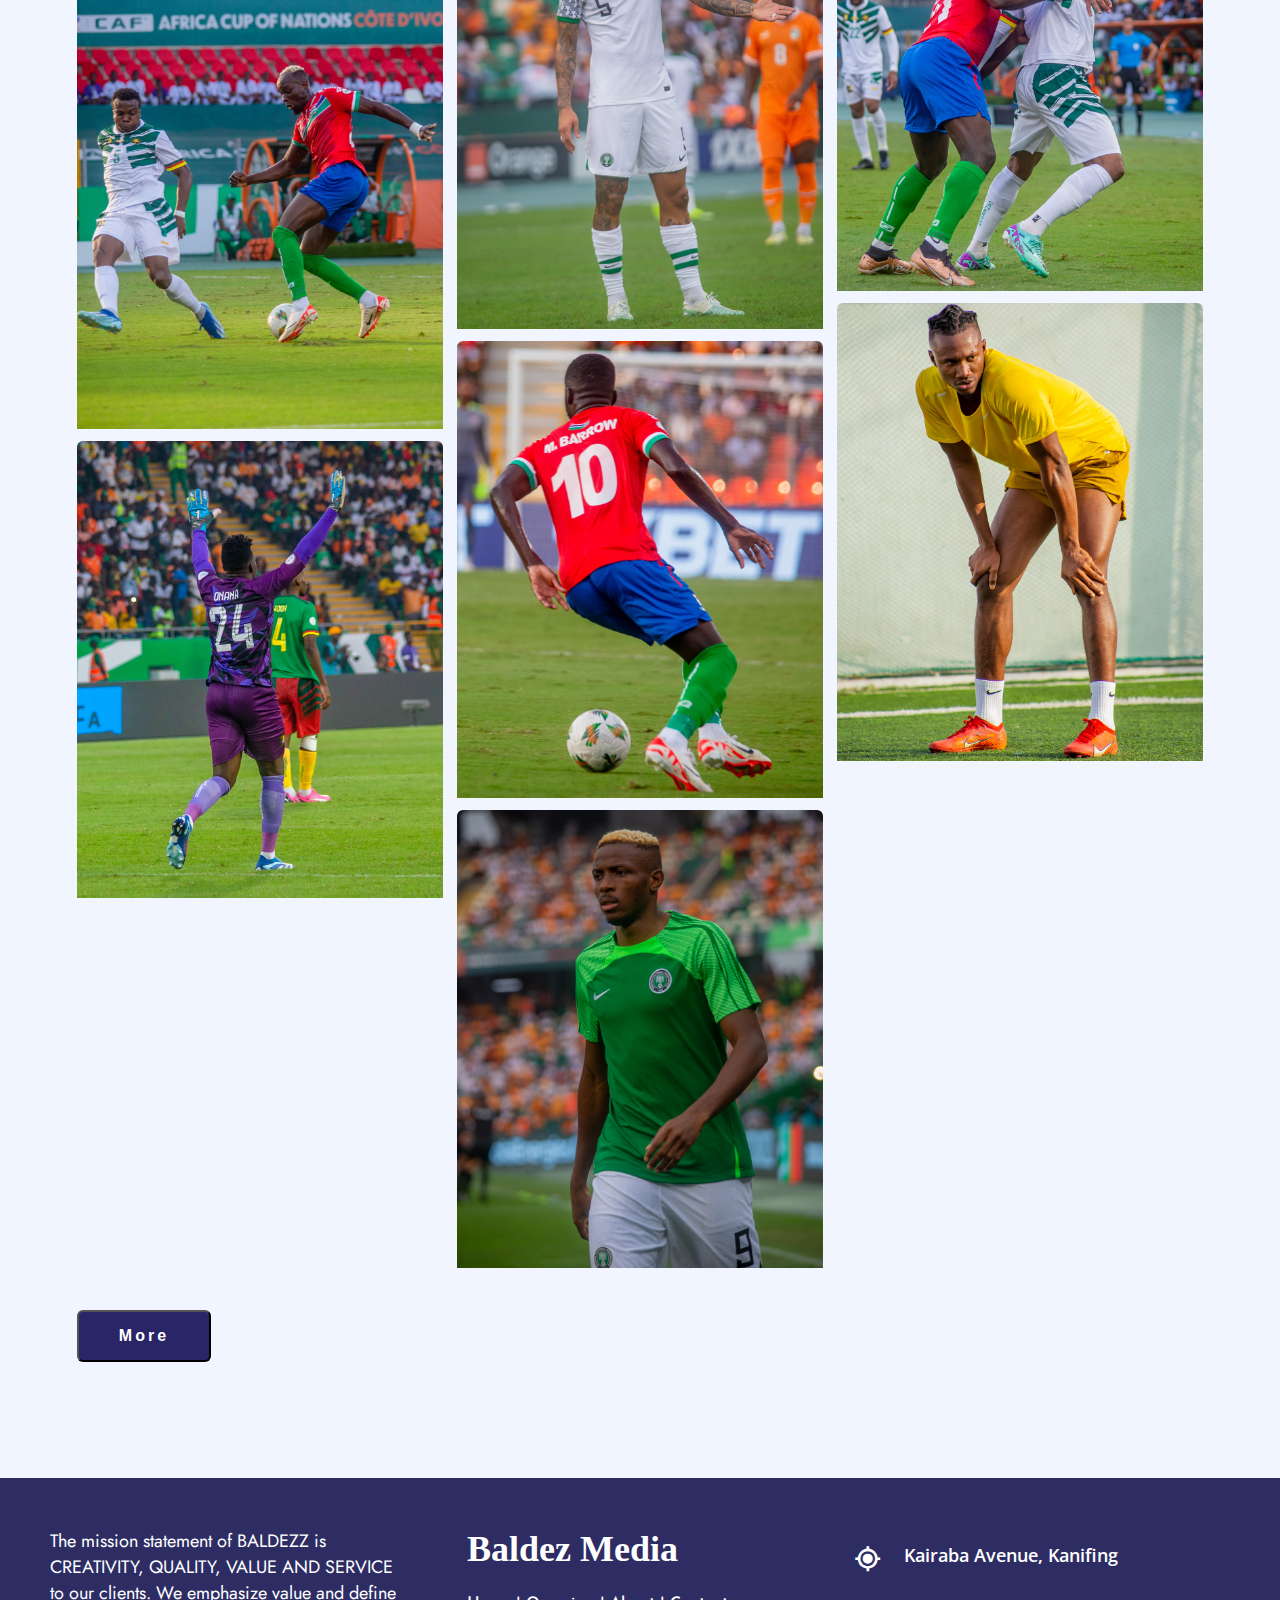
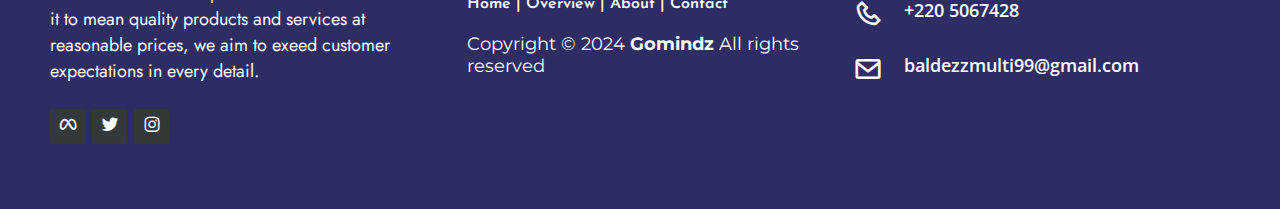
==== commit 62b08d2d: "create contact page and modify other contents" ====
--- a/index.html
+++ b/index.html
@@ -14,114 +14,112 @@
     
     <!-- NAVBAR SECTION -->
     <header class="header">
-        <nav class="nav container">
-           <div class="nav__data">
-              <a href="#" class="nav__logo">
-                 <img src="./images/crop.png" alt="logo" width="30%">
-              </a>
-              
-              <div class="nav__toggle" id="nav-toggle">
-                 <!-- <i class="ri-menu-line nav__burger"></i> -->
-                 <i class='bx bx-menu nav__burger'></i>
-                 <i class='bx bx-x nav__close'></i>
-                 <!-- <i class="ri-close-line nav__close"></i> -->
-              </div>
-           </div>
-
-           <!--=============== NAV MENU ===============-->
-           <div class="nav__menu" id="nav-menu">
-              <ul class="nav__list">
-                 <li><a href="#home" class="nav__link">Home</a></li>
-
-                 <li><a href="#overview" class="nav__link">Overview</a></li>
-
-                 <!--=============== DROPDOWN 1 ===============-->
-                 <li class="dropdown__item">
-                    <div class="nav__link">
-                       Gallary <i class='bx bx-chevron-down'></i> 
-                    </div>
-
-                    <ul class="dropdown__menu">
-                       <li>
-                          <a href="#gallary" class="dropdown__link">
-                             <i class="ri-pie-chart-line"></i> All
-                          </a>                          
-                       </li>
-
-                       <li>
-                          <a href="#" class="dropdown__link">
-                             <i class="ri-arrow-up-down-line"></i> Afcon
-                          </a>
-                       </li>
-                       <li>
-                          <a href="#" class="dropdown__link">
-                             <i class="ri-arrow-up-down-line"></i> Division
-                          </a>
-                       </li>
-
-                       <!--=============== DROPDOWN SUBMENU ===============-->
-                       <!-- <li class="dropdown__subitem">
-                          <div class="dropdown__link">
-                             <i class="ri-bar-chart-line"></i> More <i class='bx bx-plus'></i>
-                          </div>
-
-                          <ul class="dropdown__submenu">
-                             <li>
-                                <a href="#" class="dropdown__sublink">
-                                   <i class="ri-file-list-line"></i> FIFA
-                                </a>
-                             </li>
-     
-                             <li>
-                                <a href="#" class="dropdown__sublink">
-                                   <i class="ri-cash-line"></i> CHAMPIONS
-                                </a>
-                             </li>
-     
-                             <li>
-                                <a href="#" class="dropdown__sublink">
-                                   <i class="ri-refund-2-line"></i> LALIGA
-                                </a>
-                             </li>
-                          </ul>
-                       </li> -->
-                    </ul>
-                 </li>
-
-                 <!--=============== DROPDOWN 2 ===============-->
-                 <!-- <li class="dropdown__item">
-                    <div class="nav__link">
-                       About <i class='bx bx-chevron-down'></i>
-                    </div>
-
-                    <ul class="dropdown__menu">
-                       <li>
-                          <a href="#" class="dropdown__link">
-                             <i class="ri-user-line"></i> Profiles
-                          </a>                          
-                       </li>
-
-                       <li>
-                          <a href="#" class="dropdown__link">
-                             <i class="ri-lock-line"></i> Accounts
-                          </a>
-                       </li>
-
-                       <li>
-                          <a href="#" class="dropdown__link">
-                             <i class="ri-message-3-line"></i> Messages
-                          </a>
-                       </li>
-                    </ul> 
-
-                 </li> -->
-
-                 <li><a href="#" class="nav__link">About</a></li>
-                 <li><a href="#" class="nav__link">Contact</a></li>
-              </ul>
-           </div>
-        </nav>
-     </header>
+      <nav class="nav container">
+         <div class="nav__data">
+            <a href="#" class="nav__logo">
+               <img src="./images/crop.png" alt="logo" width="30%">
+            </a>
+            
+            <div class="nav__toggle" id="nav-toggle">
+               <!-- <i class="ri-menu-line nav__burger"></i> -->
+               <i class='bx bx-menu nav__burger'></i>
+               <i class='bx bx-x nav__close'></i>
+               <!-- <i class="ri-close-line nav__close"></i> -->
+            </div>
+         </div>
+
+         <!--=============== NAV MENU ===============-->
+         <div class="nav__menu" id="nav-menu">
+            <ul class="nav__list">
+               <li><a href="#home" class="nav__link">Home</a></li>
+
+               <li><a href="#overview" class="nav__link">Overview</a></li>
+
+               <!--=============== DROPDOWN 1 ===============-->
+               <li class="dropdown__item">
+                  <div class="nav__link">
+                     Gallary <i class='bx bx-chevron-down'></i> 
+                  </div>
+
+                  <ul class="dropdown__menu">
+                     <li>
+                        <a href="#gallary" class="dropdown__link">
+                           <i class="ri-pie-chart-line"></i> All
+                        </a>                          
+                     </li>
+                     <li>
+                        <a href="afcon.html" class="dropdown__link">
+                           <i class="ri-arrow-up-down-line"></i> Afcon
+                        </a>
+                     </li>
+                     <li>
+                        <a href="division.html" class="dropdown__link">
+                           <i class="ri-arrow-up-down-line"></i> Division
+                        </a>
+                     </li>
+                     <!--=============== DROPDOWN SUBMENU ===============-->
+                     <!-- <li class="dropdown__subitem">
+                        <div class="dropdown__link">
+                           <i class="ri-bar-chart-line"></i> More <i class='bx bx-plus'></i>
+                        </div>
+
+                        <ul class="dropdown__submenu">
+                           <li>
+                              <a href="#" class="dropdown__sublink">
+                                 <i class="ri-file-list-line"></i> FIFA
+                              </a>
+                           </li>
+   
+                           <li>
+                              <a href="#" class="dropdown__sublink">
+                                 <i class="ri-cash-line"></i> CHAMPIONS
+                              </a>
+                           </li>
+   
+                           <li>
+                              <a href="#" class="dropdown__sublink">
+                                 <i class="ri-refund-2-line"></i> LALIGA
+                              </a>
+                           </li>
+                        </ul>
+                     </li> -->
+                  </ul>
+               </li>
+
+               <!--=============== DROPDOWN 2 ===============-->
+               <!-- <li class="dropdown__item">
+                  <div class="nav__link">
+                     About <i class='bx bx-chevron-down'></i>
+                  </div>
+
+                  <ul class="dropdown__menu">
+                     <li>
+                        <a href="#" class="dropdown__link">
+                           <i class="ri-user-line"></i> Profiles
+                        </a>                          
+                     </li>
+
+                     <li>
+                        <a href="#" class="dropdown__link">
+                           <i class="ri-lock-line"></i> Accounts
+                        </a>
+                     </li>
+
+                     <li>
+                        <a href="#" class="dropdown__link">
+                           <i class="ri-message-3-line"></i> Messages
+                        </a>
+                     </li>
+                  </ul> 
+
+               </li> -->
+
+               <li><a href="contact.html" class="nav__link">Contact</a></li>
+               <!-- <li><a href="about.html#contact" class="nav__link">Contact</a></li> -->
+            </ul>
+         </div>
+      </nav>
+    </header>
 
     <!-- HOME SECTION -->
     <section class="section" id="home">
@@ -163,7 +161,7 @@
 
     <!-- GALLARY SECTION -->
     <section class="section " id="gallary">
-        <h2>Photo Gallary</h2>
+        <h2>Photo Gallery</h2>
         <div class="photo-gallary">
             <div class="gal-img">
                 <div class="gal-img-photo">
@@ -240,7 +238,7 @@
             </div>
             <div>
                 <i class='bx bx-envelope'></i>
-                <p><a href="#">info@baldez.gm</a></p>
+                <p><a href="#">baldezzmulti99@gmail.com</a></p>
             </div>
         </div>
     </footer> 
